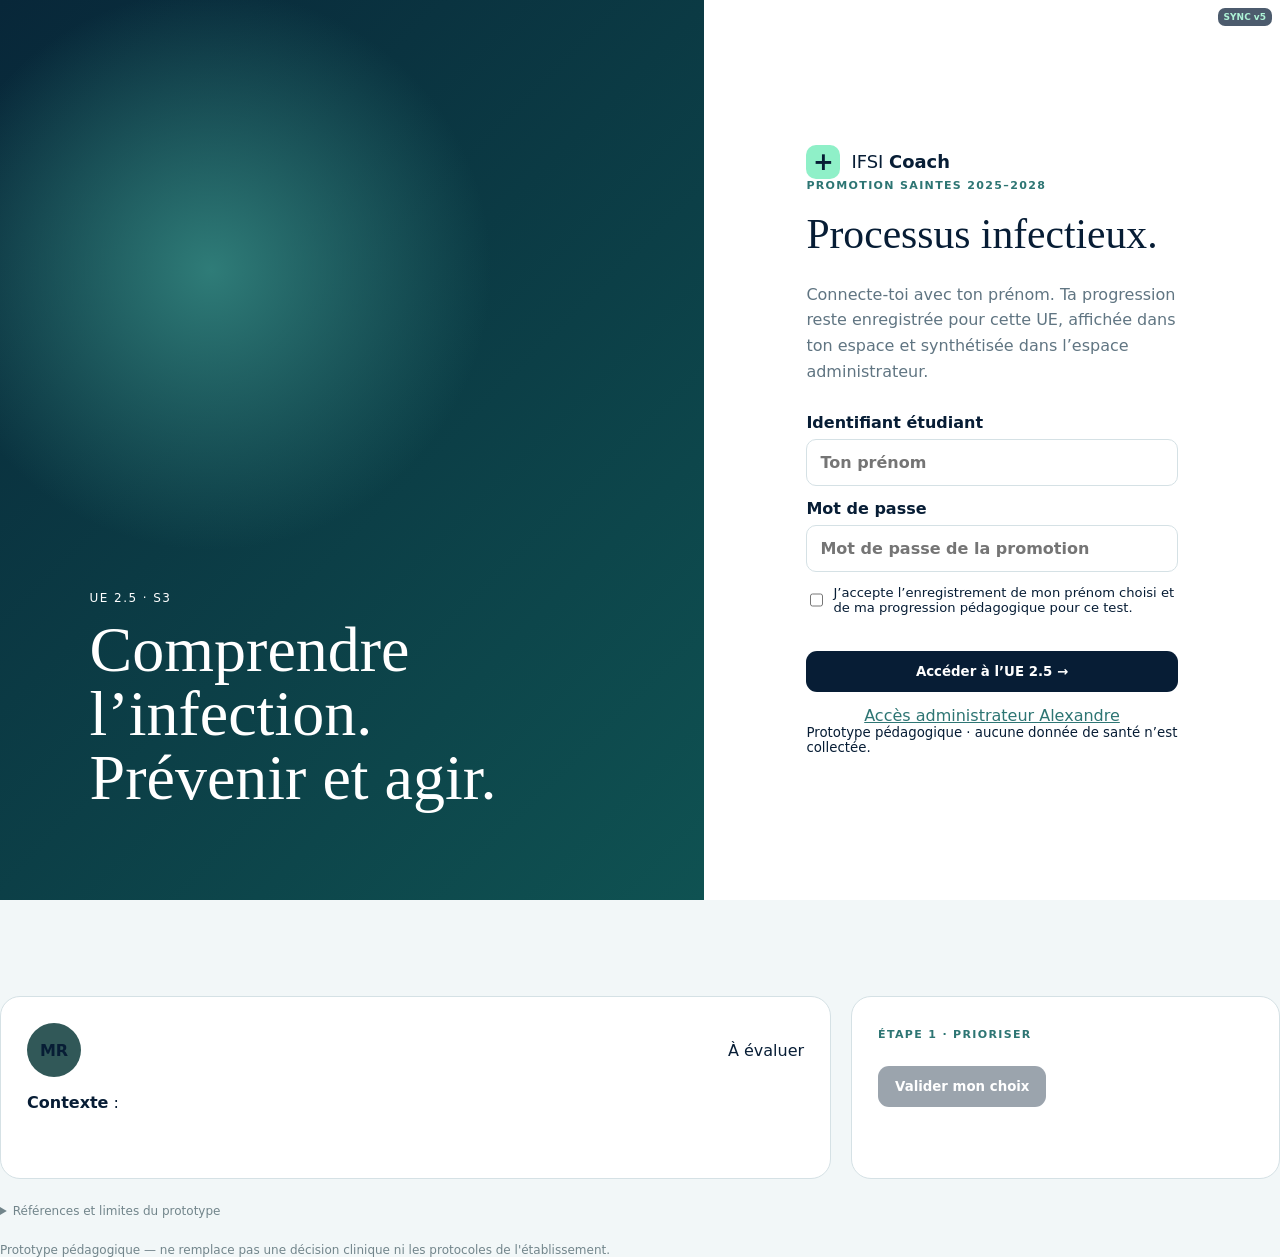
==== index.html @ 512d7263 "Make UE 2.5 assets portable across static hosts" ====
<!doctype html><html lang="fr"><head><meta charset="utf-8"><meta name="viewport" content="width=device-width,initial-scale=1"><meta name="theme-color" content="#071d35"><meta name="description" content="IFSI Coach UE 2.5 S3 : processus infectieux, mécanismes, surveillances IDE, cartes, QCM et cas cliniques."><title>IFSI Coach — UE 2.5 Processus infectieux</title></head><body><div id="boot" style="font:600 16px system-ui;padding:32px">Chargement de l’UE 2.5…</div><script>(async()=>{const v='20260919-final',txt=async p=>{const r=await fetch(p+'?v='+v,{cache:'no-store'});if(!r.ok)throw new Error(p);return r.text()},load=src=>new Promise((ok,ko)=>{const s=document.createElement('script');s.src=src+'?v='+v;s.onload=ok;s.onerror=ko;document.body.appendChild(s)});try{const shell=await Promise.all(["./shell-1.txt","./shell-2.txt","./shell-3.txt","./shell-4.txt"].map(txt));const l=document.createElement('link');l.rel='stylesheet';l.href='./style.css?v='+v;document.head.appendChild(l);document.body.innerHTML=shell.join('');await load('./data-a.js');await load('./data-b.js');const app=await Promise.all(["./app-1.txt", "./app-2.txt", "./app-3.txt", "./app-4.txt"].map(txt));(0,eval)(app.join(''));}catch(e){console.error(e);document.body.innerHTML='<div style="font:600 16px system-ui;padding:32px">Le chargement a échoué. Actualise la page.</div>'}})();</script></body></html>
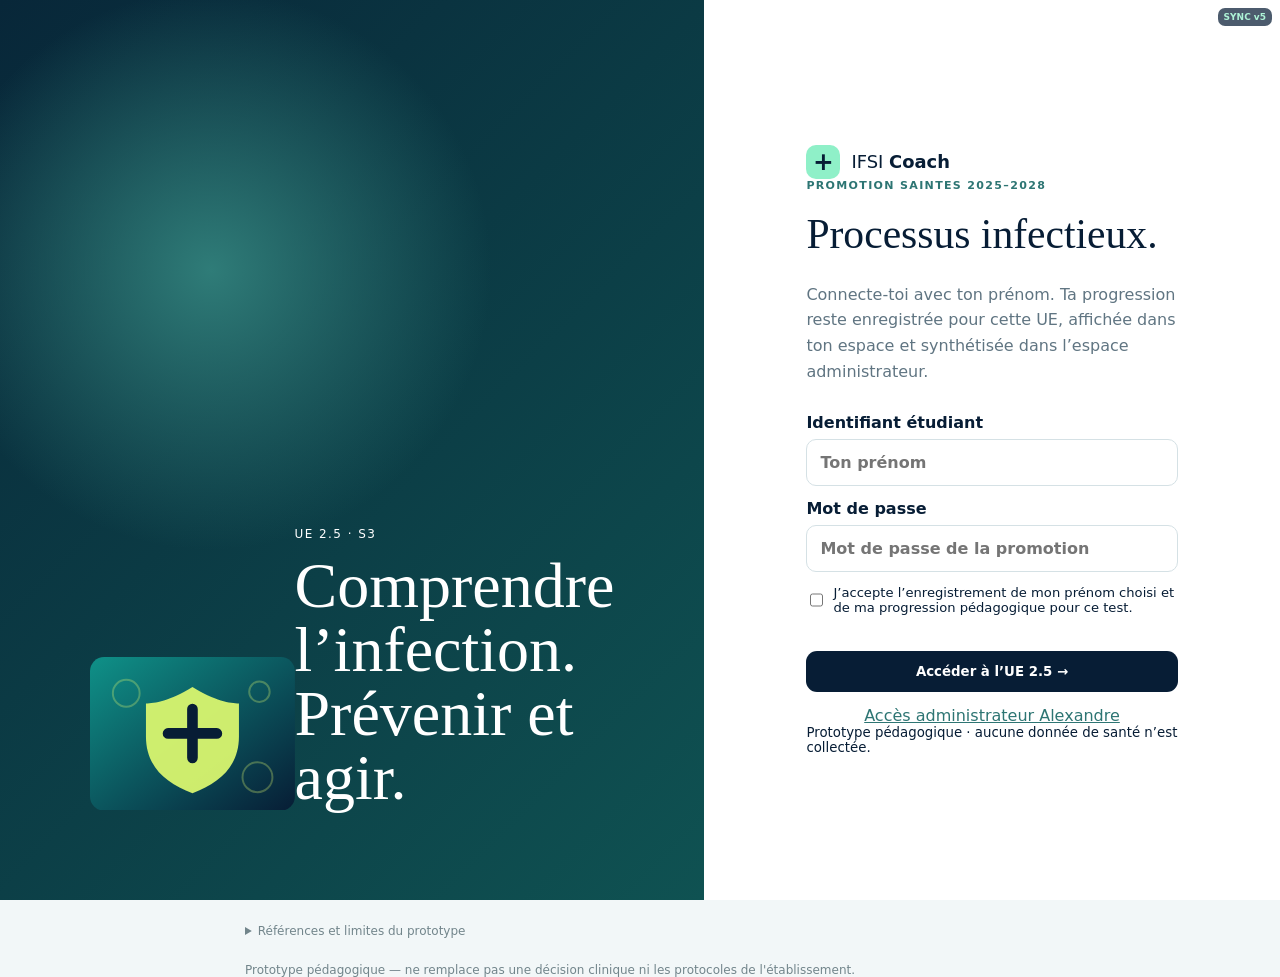
==== commit 31e2ea1b: "Load UE2.5 expanded flashcards" ====
--- a/index.html
+++ b/index.html
@@ -1 +1 @@
-<!doctype html><html lang="fr"><head><meta charset="utf-8"><meta name="viewport" content="width=device-width,initial-scale=1"><meta name="theme-color" content="#071d35"><meta name="description" content="IFSI Coach UE 2.5 S3 : processus infectieux, mécanismes, surveillances IDE, cartes, QCM et cas cliniques."><title>IFSI Coach — UE 2.5 Processus infectieux</title></head><body><div id="boot" style="font:600 16px system-ui;padding:32px">Chargement de l’UE 2.5…</div><script>(async()=>{const v='20260919-final',txt=async p=>{const r=await fetch(p+'?v='+v,{cache:'no-store'});if(!r.ok)throw new Error(p);return r.text()},load=src=>new Promise((ok,ko)=>{const s=document.createElement('script');s.src=src+'?v='+v;s.onload=ok;s.onerror=ko;document.body.appendChild(s)});try{const shell=await Promise.all(["./shell-1.txt","./shell-2.txt","./shell-3.txt","./shell-4.txt"].map(txt));const l=document.createElement('link');l.rel='stylesheet';l.href='./style.css?v='+v;document.head.appendChild(l);document.body.innerHTML=shell.join('');await load('./data-a.js');await load('./data-b.js');const app=await Promise.all(["./app-1.txt", "./app-2.txt", "./app-3.txt", "./app-4.txt"].map(txt));(0,eval)(app.join(''));}catch(e){console.error(e);document.body.innerHTML='<div style="font:600 16px system-ui;padding:32px">Le chargement a échoué. Actualise la page.</div>'}})();</script></body></html>+<!doctype html><html lang="fr"><head><meta charset="utf-8"><meta name="viewport" content="width=device-width,initial-scale=1"><meta name="theme-color" content="#071d35"><meta name="description" content="IFSI Coach UE 2.5 S3 : processus infectieux, mécanismes, surveillances IDE, cartes, QCM et cas cliniques."><title>IFSI Coach — UE 2.5 Processus infectieux</title></head><body><div id="boot" style="font:600 16px system-ui;padding:32px">Chargement de l’UE 2.5…</div><script>(async()=>{const v='20260919-v8',txt=async p=>{const r=await fetch(p+'?v='+v,{cache:'no-store'});if(!r.ok)throw new Error(p);return r.text()},load=src=>new Promise((ok,ko)=>{const s=document.createElement('script');s.src=src+'?v='+v;s.onload=ok;s.onerror=ko;document.body.appendChild(s)});try{const shell=await Promise.all(["./shell-1.txt","./shell-2.txt","./shell-3.txt","./shell-4.txt"].map(txt));const l=document.createElement('link');l.rel='stylesheet';l.href='./style.css?v='+v;document.head.appendChild(l);document.body.innerHTML=shell.join('');await load('./data-a.js');await load('./data-b.js');await load('./data-extra.js');const app=await Promise.all(["./app-1.txt", "./app-2.txt", "./app-3.txt", "./app-4.txt"].map(txt));(0,eval)(app.join(''));}catch(e){console.error(e);document.body.innerHTML='<div style="font:600 16px system-ui;padding:32px">Le chargement a échoué. Actualise la page.</div>'}})();</script></body></html>
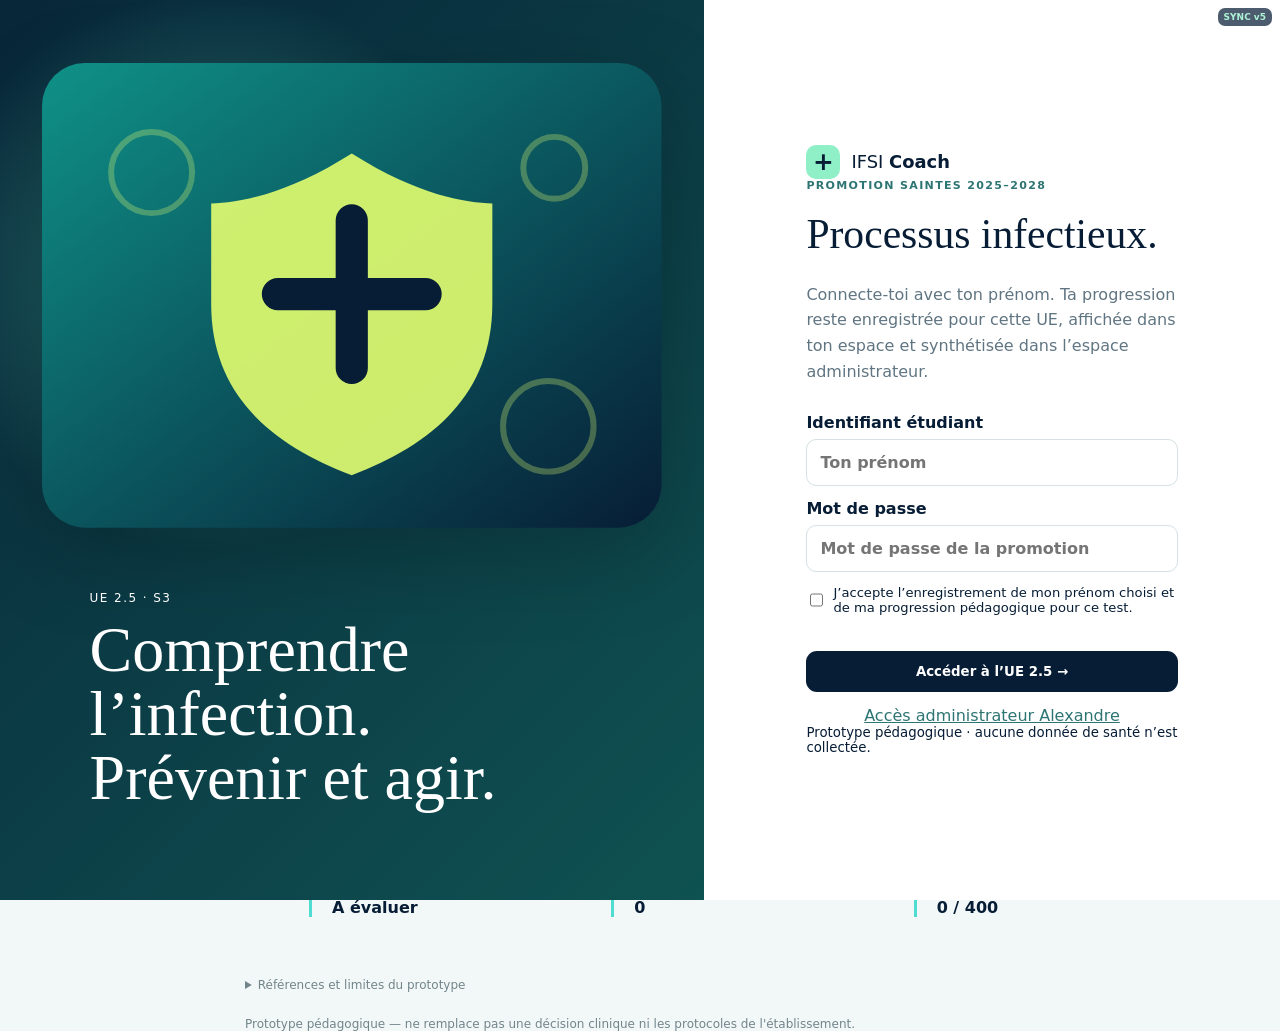
==== commit 40cfd166: "Load secure UE2.5 client" ====
--- a/index.html
+++ b/index.html
@@ -1 +1 @@
-<!doctype html><html lang="fr"><head><meta charset="utf-8"><meta name="viewport" content="width=device-width,initial-scale=1"><meta name="theme-color" content="#071d35"><meta name="description" content="IFSI Coach UE 2.5 S3 : processus infectieux, mécanismes, surveillances IDE, cartes, QCM et cas cliniques."><title>IFSI Coach — UE 2.5 Processus infectieux</title></head><body><div id="boot" style="font:600 16px system-ui;padding:32px">Chargement de l’UE 2.5…</div><script>(async()=>{const v='20260919-v8',txt=async p=>{const r=await fetch(p+'?v='+v,{cache:'no-store'});if(!r.ok)throw new Error(p);return r.text()},load=src=>new Promise((ok,ko)=>{const s=document.createElement('script');s.src=src+'?v='+v;s.onload=ok;s.onerror=ko;document.body.appendChild(s)});try{const shell=await Promise.all(["./shell-1.txt","./shell-2.txt","./shell-3.txt","./shell-4.txt"].map(txt));const l=document.createElement('link');l.rel='stylesheet';l.href='./style.css?v='+v;document.head.appendChild(l);document.body.innerHTML=shell.join('');await load('./data-a.js');await load('./data-b.js');await load('./data-extra.js');const app=await Promise.all(["./app-1.txt", "./app-2.txt", "./app-3.txt", "./app-4.txt"].map(txt));(0,eval)(app.join(''));}catch(e){console.error(e);document.body.innerHTML='<div style="font:600 16px system-ui;padding:32px">Le chargement a échoué. Actualise la page.</div>'}})();</script></body></html>+<!doctype html><html lang="fr"><head><meta charset="utf-8"><meta name="viewport" content="width=device-width,initial-scale=1"><meta name="theme-color" content="#071d35"><meta name="description" content="IFSI Coach UE 2.5 S3 : processus infectieux, mécanismes, surveillances IDE, cartes, QCM et cas cliniques."><title>IFSI Coach — UE 2.5 Processus infectieux</title></head><body><div id="boot" style="font:600 16px system-ui;padding:32px">Chargement de l’UE 2.5…</div><script>(async()=>{const v='20260920-secure1',txt=async p=>{const r=await fetch(p+'?v='+v,{cache:'no-store'});if(!r.ok)throw new Error(p);return r.text()},load=src=>new Promise((ok,ko)=>{const s=document.createElement('script');s.src=src+'?v='+v;s.onload=ok;s.onerror=ko;document.body.appendChild(s)});try{const shell=await Promise.all(["./shell-1.txt","./shell-2.txt","./shell-3.txt","./shell-4.txt"].map(txt));const l=document.createElement('link');l.rel='stylesheet';l.href='./style.css?v='+v;document.head.appendChild(l);document.body.innerHTML=shell.join('');await load('./data-a.js');await load('./data-b.js');await load('./data-extra.js');const app=await Promise.all(["./app-1.txt", "./app-2.txt", "./app-3.txt", "./app-4.txt"].map(txt));(0,eval)(app.join(''));}catch(e){console.error(e);document.body.innerHTML='<div style="font:600 16px system-ui;padding:32px">Le chargement a échoué. Actualise la page.</div>'}})();</script></body></html>
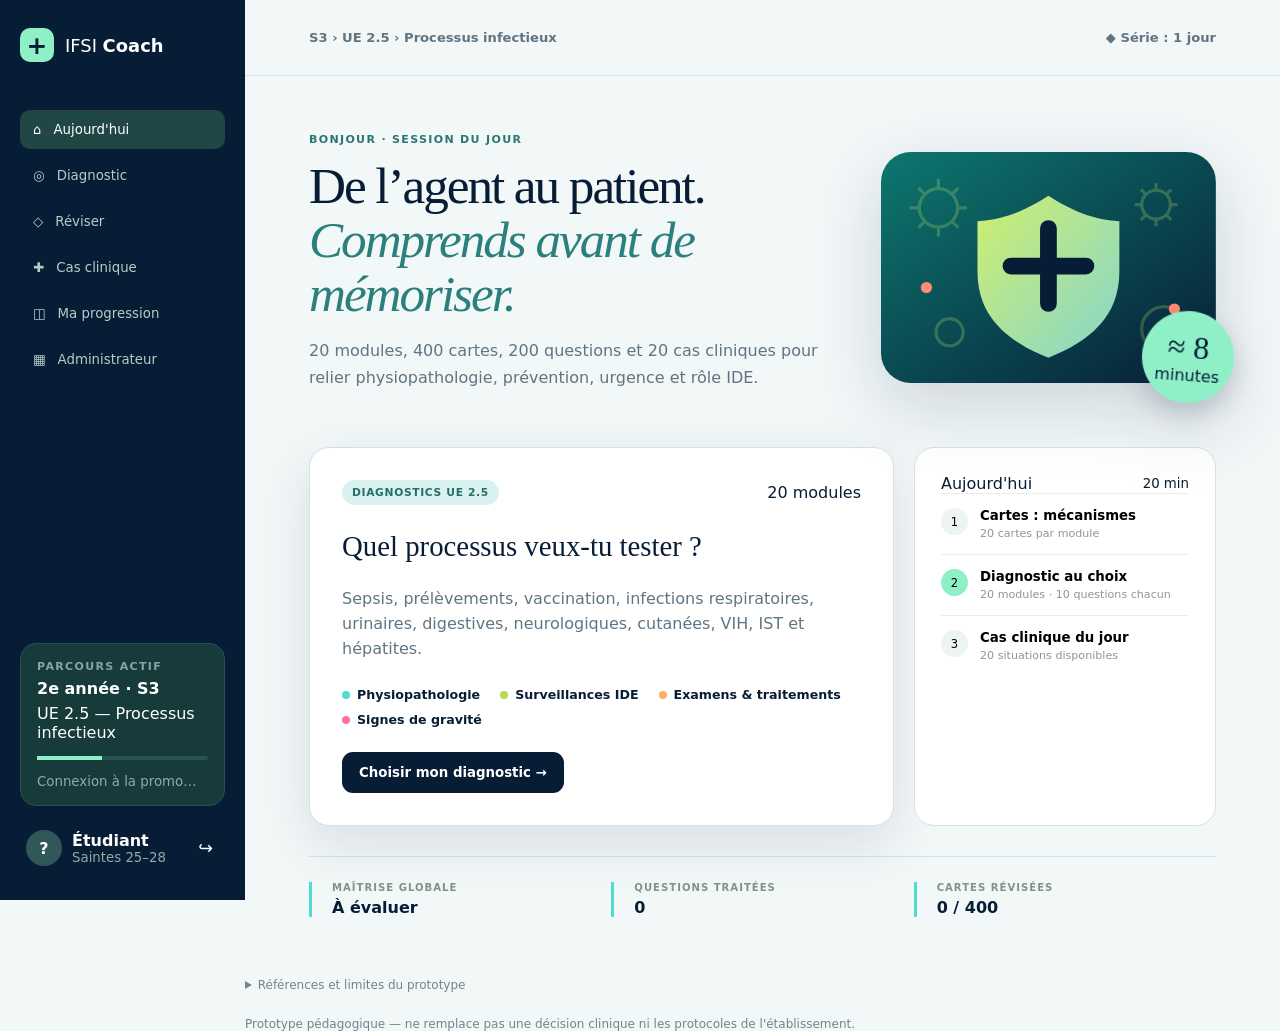
==== commit 14261ed0: "Activate secure UE2.5 client" ====
--- a/index.html
+++ b/index.html
@@ -1 +1 @@
-<!doctype html><html lang="fr"><head><meta charset="utf-8"><meta name="viewport" content="width=device-width,initial-scale=1"><meta name="theme-color" content="#071d35"><meta name="description" content="IFSI Coach UE 2.5 S3 : processus infectieux, mécanismes, surveillances IDE, cartes, QCM et cas cliniques."><title>IFSI Coach — UE 2.5 Processus infectieux</title></head><body><div id="boot" style="font:600 16px system-ui;padding:32px">Chargement de l’UE 2.5…</div><script>(async()=>{const v='20260920-secure1',txt=async p=>{const r=await fetch(p+'?v='+v,{cache:'no-store'});if(!r.ok)throw new Error(p);return r.text()},load=src=>new Promise((ok,ko)=>{const s=document.createElement('script');s.src=src+'?v='+v;s.onload=ok;s.onerror=ko;document.body.appendChild(s)});try{const shell=await Promise.all(["./shell-1.txt","./shell-2.txt","./shell-3.txt","./shell-4.txt"].map(txt));const l=document.createElement('link');l.rel='stylesheet';l.href='./style.css?v='+v;document.head.appendChild(l);document.body.innerHTML=shell.join('');await load('./data-a.js');await load('./data-b.js');await load('./data-extra.js');const app=await Promise.all(["./app-1.txt", "./app-2.txt", "./app-3.txt", "./app-4.txt"].map(txt));(0,eval)(app.join(''));}catch(e){console.error(e);document.body.innerHTML='<div style="font:600 16px system-ui;padding:32px">Le chargement a échoué. Actualise la page.</div>'}})();</script></body></html>+<!doctype html><html lang="fr"><head><meta charset="utf-8"><meta name="viewport" content="width=device-width,initial-scale=1"><meta name="theme-color" content="#071d35"><meta name="description" content="IFSI Coach UE 2.5 S3 : processus infectieux, mécanismes, surveillances IDE, cartes, QCM et cas cliniques."><title>IFSI Coach — UE 2.5 Processus infectieux</title></head><body><div id="boot" style="font:600 16px system-ui;padding:32px">Chargement de l’UE 2.5…</div><script>(async()=>{const v='20260920-secure1',txt=async p=>{const r=await fetch(p+'?v='+v,{cache:'no-store'});if(!r.ok)throw new Error(p);return r.text()},load=src=>new Promise((ok,ko)=>{const s=document.createElement('script');s.src=src+'?v='+v;s.onload=ok;s.onerror=ko;document.body.appendChild(s)});try{const shell=await Promise.all(["./shell-1.txt","./shell-2.txt","./shell-3.txt","./shell-4.txt"].map(txt));const l=document.createElement('link');l.rel='stylesheet';l.href='./style.css?v='+v;document.head.appendChild(l);document.body.innerHTML=shell.join('');await load('./data-a.js');await load('./data-b.js');await load('./data-extra.js');await load('./app-secure.js');}catch(e){console.error(e);document.body.innerHTML='<div style="font:600 16px system-ui;padding:32px">Le chargement a échoué. Actualise la page.</div>'}})();</script></body></html>
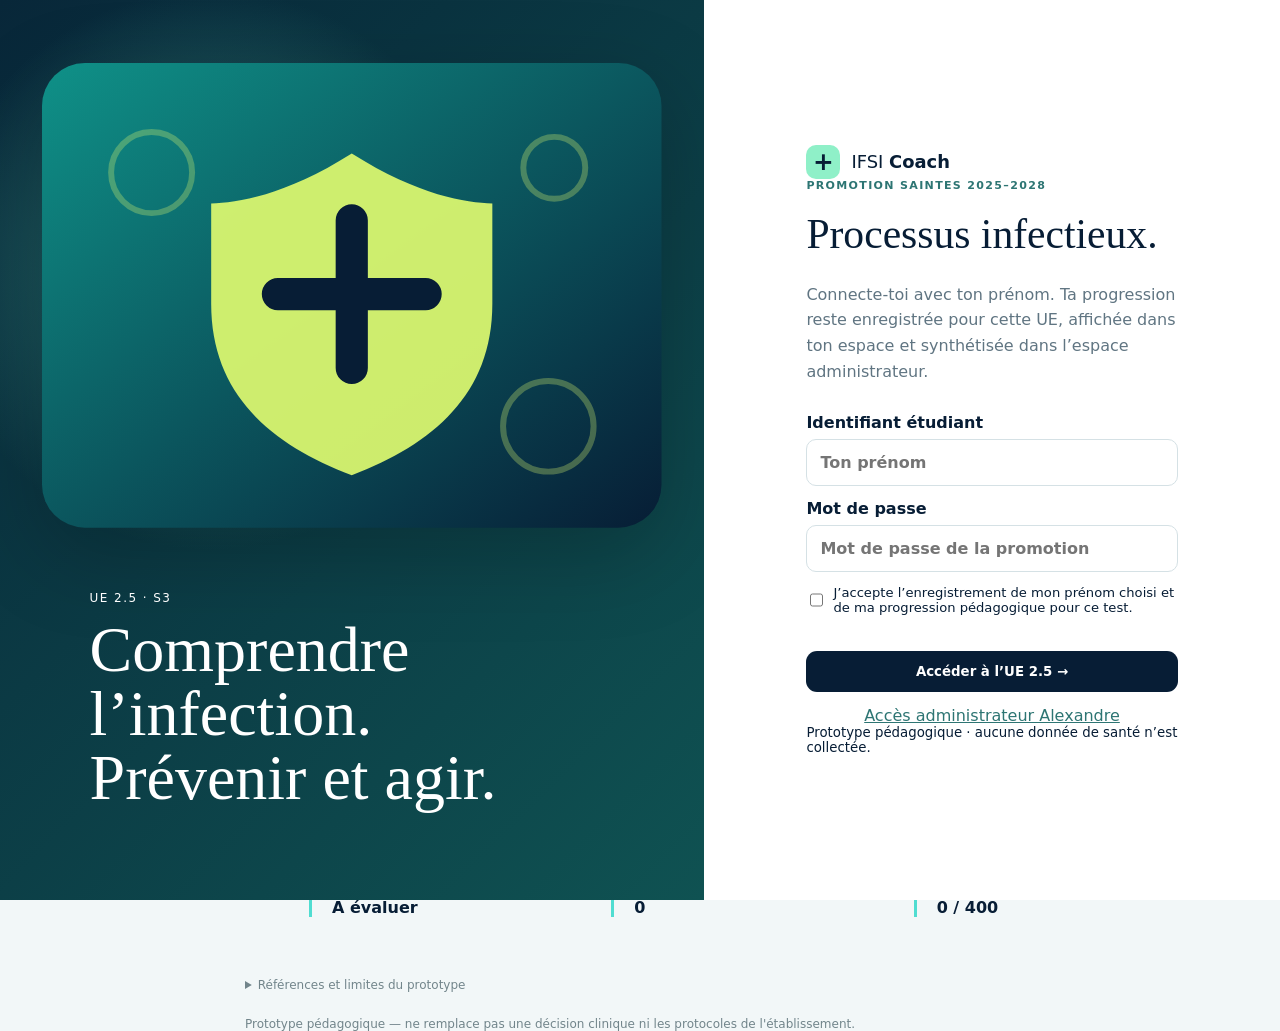
==== commit 0092ff09: "Bump login fix cache version" ====
--- a/index.html
+++ b/index.html
@@ -1 +1 @@
-<!doctype html><html lang="fr"><head><meta charset="utf-8"><meta name="viewport" content="width=device-width,initial-scale=1"><meta name="theme-color" content="#071d35"><meta name="description" content="IFSI Coach UE 2.5 S3 : processus infectieux, mécanismes, surveillances IDE, cartes, QCM et cas cliniques."><title>IFSI Coach — UE 2.5 Processus infectieux</title></head><body><div id="boot" style="font:600 16px system-ui;padding:32px">Chargement de l’UE 2.5…</div><script>(async()=>{const v='20260920-secure1',txt=async p=>{const r=await fetch(p+'?v='+v,{cache:'no-store'});if(!r.ok)throw new Error(p);return r.text()},load=src=>new Promise((ok,ko)=>{const s=document.createElement('script');s.src=src+'?v='+v;s.onload=ok;s.onerror=ko;document.body.appendChild(s)});try{const shell=await Promise.all(["./shell-1.txt","./shell-2.txt","./shell-3.txt","./shell-4.txt"].map(txt));const l=document.createElement('link');l.rel='stylesheet';l.href='./style.css?v='+v;document.head.appendChild(l);document.body.innerHTML=shell.join('');await load('./data-a.js');await load('./data-b.js');await load('./data-extra.js');await load('./app-secure.js');}catch(e){console.error(e);document.body.innerHTML='<div style="font:600 16px system-ui;padding:32px">Le chargement a échoué. Actualise la page.</div>'}})();</script></body></html>+<!doctype html><html lang="fr"><head><meta charset="utf-8"><meta name="viewport" content="width=device-width,initial-scale=1"><meta name="theme-color" content="#071d35"><meta name="description" content="IFSI Coach UE 2.5 S3 : processus infectieux, mécanismes, surveillances IDE, cartes, QCM et cas cliniques."><title>IFSI Coach — UE 2.5 Processus infectieux</title></head><body><div id="boot" style="font:600 16px system-ui;padding:32px">Chargement de l’UE 2.5…</div><script>(async()=>{const v='20260920-secure2',txt=async p=>{const r=await fetch(p+'?v='+v,{cache:'no-store'});if(!r.ok)throw new Error(p);return r.text()},load=src=>new Promise((ok,ko)=>{const s=document.createElement('script');s.src=src+'?v='+v;s.onload=ok;s.onerror=ko;document.body.appendChild(s)});try{const shell=await Promise.all(["./shell-1.txt","./shell-2.txt","./shell-3.txt","./shell-4.txt"].map(txt));const l=document.createElement('link');l.rel='stylesheet';l.href='./style.css?v='+v;document.head.appendChild(l);document.body.innerHTML=shell.join('');await load('./data-a.js');await load('./data-b.js');await load('./data-extra.js');await load('./app-secure.js');}catch(e){console.error(e);document.body.innerHTML='<div style="font:600 16px system-ui;padding:32px">Le chargement a échoué. Actualise la page.</div>'}})();</script></body></html>
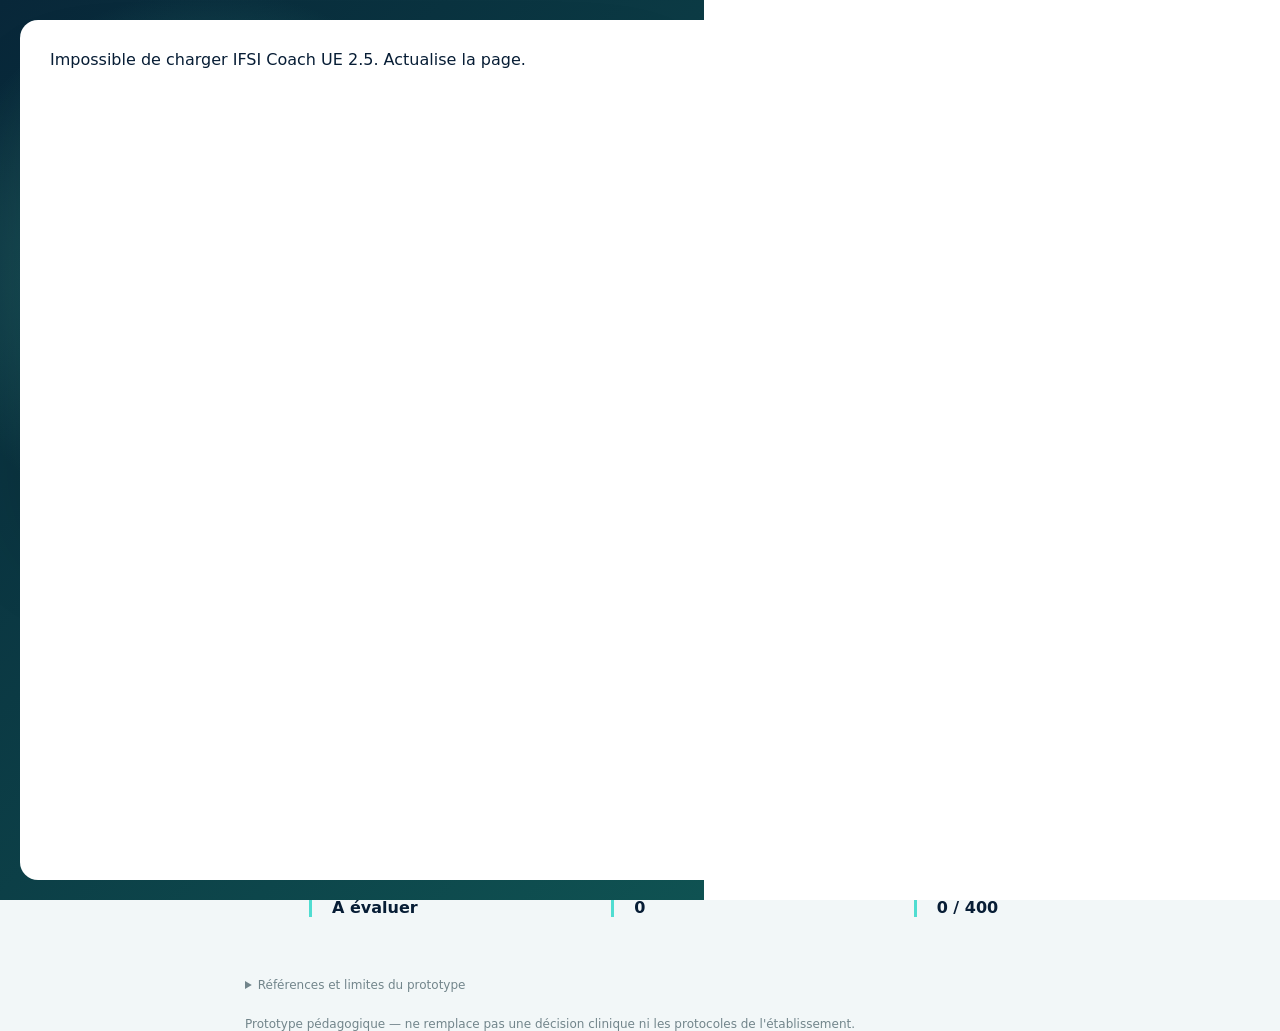
==== commit 3bb3eb9c: "Bump secure login runtime version" ====
--- a/index.html
+++ b/index.html
@@ -1 +1 @@
-<!doctype html><html lang="fr"><head><meta charset="utf-8"><meta name="viewport" content="width=device-width,initial-scale=1"><meta name="theme-color" content="#071d35"><meta name="description" content="IFSI Coach UE 2.5 S3 : processus infectieux, mécanismes, surveillances IDE, cartes, QCM et cas cliniques."><title>IFSI Coach — UE 2.5 Processus infectieux</title></head><body><div id="boot" style="font:600 16px system-ui;padding:32px">Chargement de l’UE 2.5…</div><script>(async()=>{const v='20260920-secure2',txt=async p=>{const r=await fetch(p+'?v='+v,{cache:'no-store'});if(!r.ok)throw new Error(p);return r.text()},load=src=>new Promise((ok,ko)=>{const s=document.createElement('script');s.src=src+'?v='+v;s.onload=ok;s.onerror=ko;document.body.appendChild(s)});try{const shell=await Promise.all(["./shell-1.txt","./shell-2.txt","./shell-3.txt","./shell-4.txt"].map(txt));const l=document.createElement('link');l.rel='stylesheet';l.href='./style.css?v='+v;document.head.appendChild(l);document.body.innerHTML=shell.join('');await load('./data-a.js');await load('./data-b.js');await load('./data-extra.js');await load('./app-secure.js');}catch(e){console.error(e);document.body.innerHTML='<div style="font:600 16px system-ui;padding:32px">Le chargement a échoué. Actualise la page.</div>'}})();</script></body></html>+<!doctype html><html lang="fr"><head><meta charset="utf-8"><meta name="viewport" content="width=device-width,initial-scale=1"><meta name="theme-color" content="#071d35"><meta name="description" content="IFSI Coach UE 2.5 S3 : processus infectieux, mécanismes, surveillances IDE, cartes, QCM et cas cliniques."><title>IFSI Coach — UE 2.5 Processus infectieux</title></head><body><div id="boot" style="font:600 16px system-ui;padding:32px">Chargement de l’UE 2.5…</div><script>(async()=>{const v='20260920-secure3',txt=async p=>{const r=await fetch(p+'?v='+v,{cache:'no-store'});if(!r.ok)throw new Error(p);return r.text()},load=src=>new Promise((ok,ko)=>{const s=document.createElement('script');s.src=src+'?v='+v;s.onload=ok;s.onerror=ko;document.body.appendChild(s)});try{const shell=await Promise.all(["./shell-1.txt","./shell-2.txt","./shell-3.txt","./shell-4.txt"].map(txt));const l=document.createElement('link');l.rel='stylesheet';l.href='./style.css?v='+v;document.head.appendChild(l);document.body.innerHTML=shell.join('');await load('./data-a.js');await load('./data-b.js');await load('./data-extra.js');await load('./app-secure.js');}catch(e){console.error(e);document.body.innerHTML='<div style="font:600 16px system-ui;padding:32px">Le chargement a échoué. Actualise la page.</div>'}})();</script></body></html>
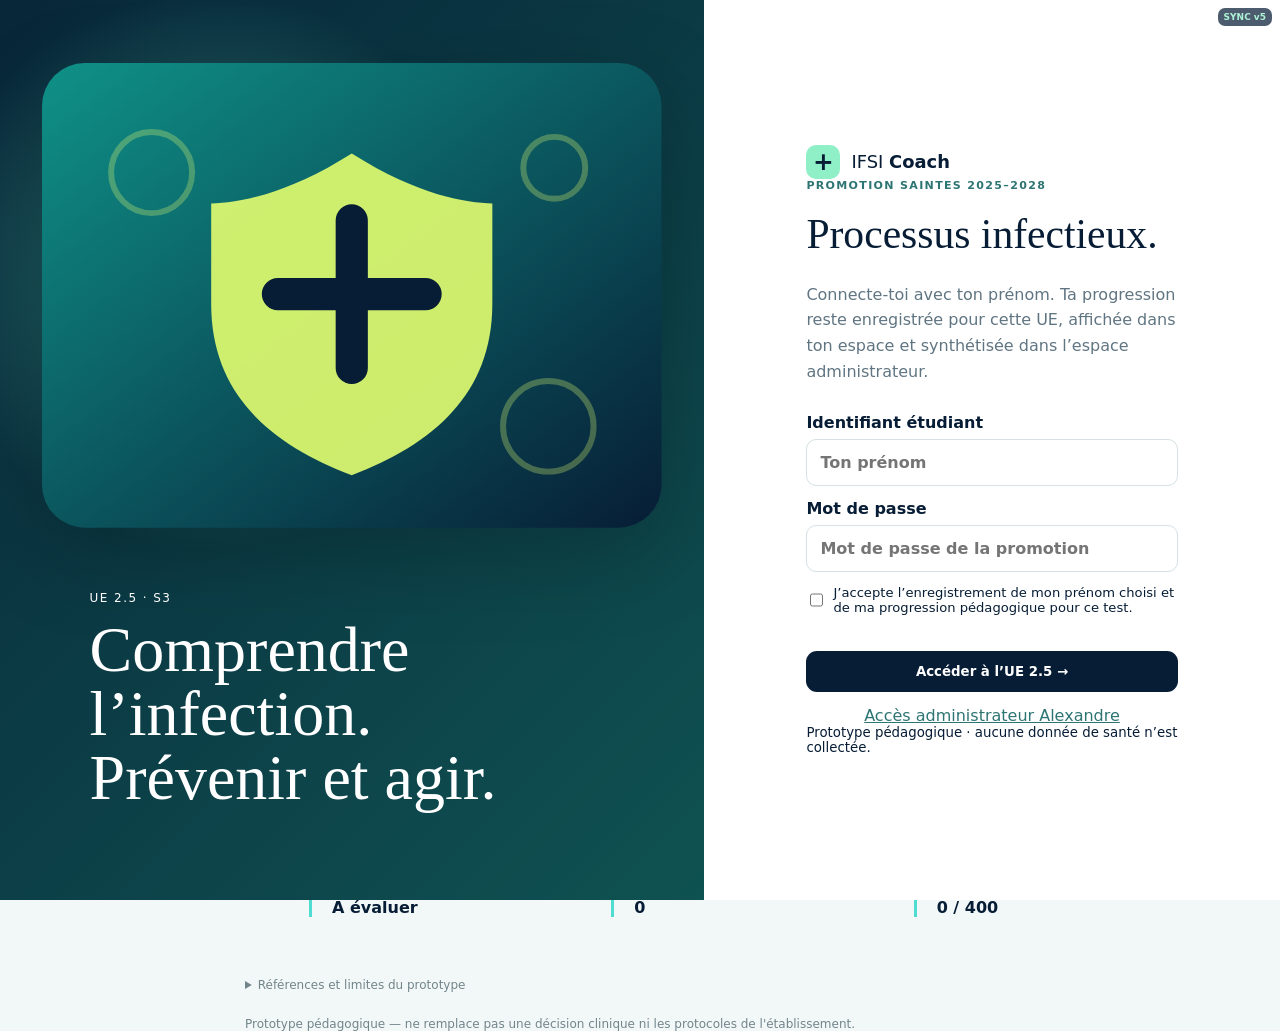
==== commit 65dfd3ff: "Bump runtime cache after startup fix" ====
--- a/index.html
+++ b/index.html
@@ -1 +1 @@
-<!doctype html><html lang="fr"><head><meta charset="utf-8"><meta name="viewport" content="width=device-width,initial-scale=1"><meta name="theme-color" content="#071d35"><meta name="description" content="IFSI Coach UE 2.5 S3 : processus infectieux, mécanismes, surveillances IDE, cartes, QCM et cas cliniques."><title>IFSI Coach — UE 2.5 Processus infectieux</title></head><body><div id="boot" style="font:600 16px system-ui;padding:32px">Chargement de l’UE 2.5…</div><script>(async()=>{const v='20260920-secure3',txt=async p=>{const r=await fetch(p+'?v='+v,{cache:'no-store'});if(!r.ok)throw new Error(p);return r.text()},load=src=>new Promise((ok,ko)=>{const s=document.createElement('script');s.src=src+'?v='+v;s.onload=ok;s.onerror=ko;document.body.appendChild(s)});try{const shell=await Promise.all(["./shell-1.txt","./shell-2.txt","./shell-3.txt","./shell-4.txt"].map(txt));const l=document.createElement('link');l.rel='stylesheet';l.href='./style.css?v='+v;document.head.appendChild(l);document.body.innerHTML=shell.join('');await load('./data-a.js');await load('./data-b.js');await load('./data-extra.js');await load('./app-secure.js');}catch(e){console.error(e);document.body.innerHTML='<div style="font:600 16px system-ui;padding:32px">Le chargement a échoué. Actualise la page.</div>'}})();</script></body></html>+<!doctype html><html lang="fr"><head><meta charset="utf-8"><meta name="viewport" content="width=device-width,initial-scale=1"><meta name="theme-color" content="#071d35"><meta name="description" content="IFSI Coach UE 2.5 S3 : processus infectieux, mécanismes, surveillances IDE, cartes, QCM et cas cliniques."><title>IFSI Coach — UE 2.5 Processus infectieux</title></head><body><div id="boot" style="font:600 16px system-ui;padding:32px">Chargement de l’UE 2.5…</div><script>(async()=>{const v='20260920-secure4',txt=async p=>{const r=await fetch(p+'?v='+v,{cache:'no-store'});if(!r.ok)throw new Error(p);return r.text()},load=src=>new Promise((ok,ko)=>{const s=document.createElement('script');s.src=src+'?v='+v;s.onload=ok;s.onerror=ko;document.body.appendChild(s)});try{const shell=await Promise.all(["./shell-1.txt","./shell-2.txt","./shell-3.txt","./shell-4.txt"].map(txt));const l=document.createElement('link');l.rel='stylesheet';l.href='./style.css?v='+v;document.head.appendChild(l);document.body.innerHTML=shell.join('');await load('./data-a.js');await load('./data-b.js');await load('./data-extra.js');await load('./app-secure.js');}catch(e){console.error(e);document.body.innerHTML='<div style="font:600 16px system-ui;padding:32px">Le chargement a échoué. Actualise la page.</div>'}})();</script></body></html>
